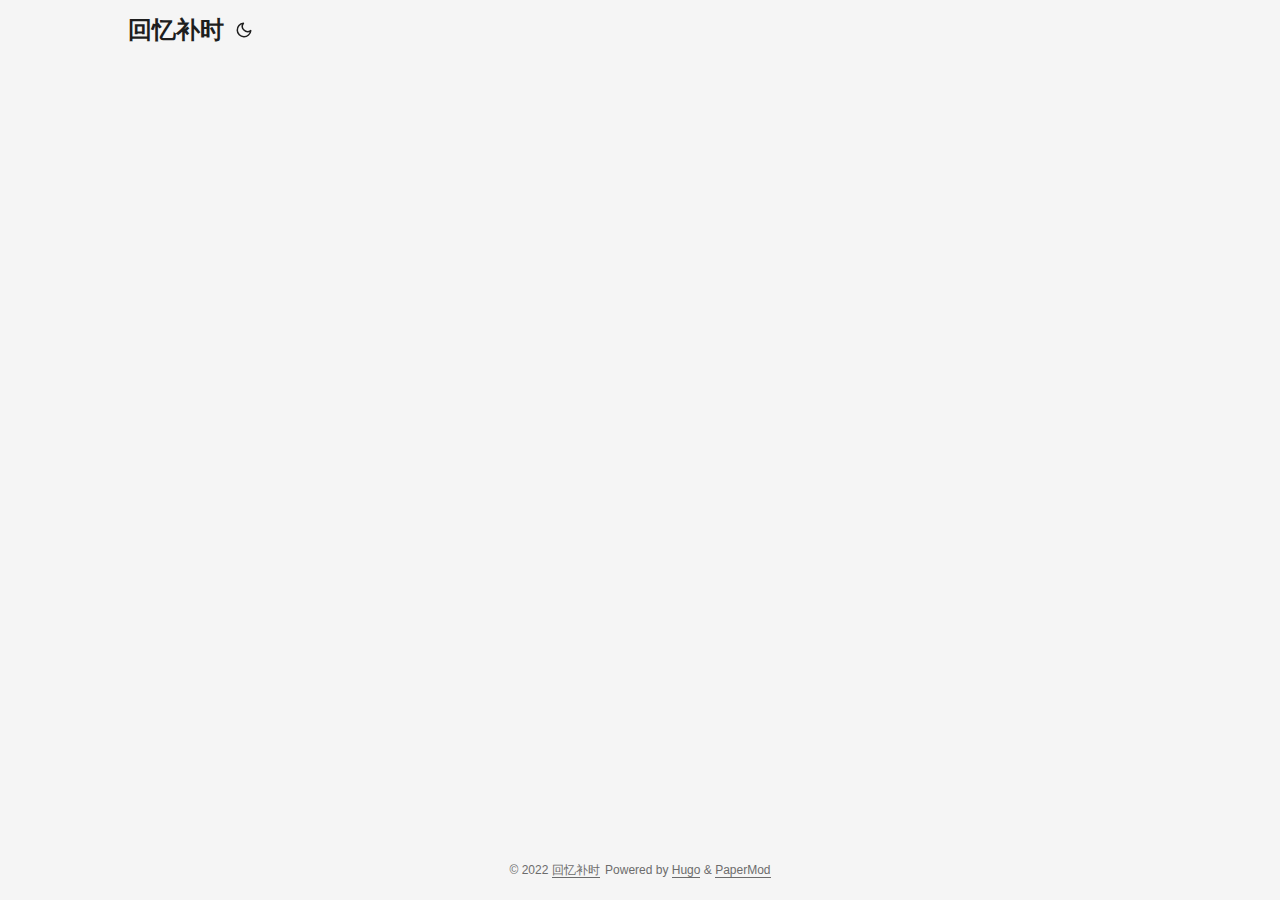
==== index.html @ f714922c "deploy: 6a2bf55e134b02f06734dc068b73ae6699f27c01" ====
<!doctype html><html lang=en dir=auto>
<head><meta charset=utf-8>
<meta http-equiv=x-ua-compatible content="IE=edge">
<meta name=viewport content="width=device-width,initial-scale=1,shrink-to-fit=no">
<meta name=robots content="index, follow">
<title>回忆补时</title>
<meta name=description content>
<meta name=author content>
<link rel=canonical href=https://retrospection.github.io/>
<link crossorigin=anonymous href=/assets/css/stylesheet.min.70376098b81df19e0beeb644de1a3c2949686d102e32310043d1faa4cfb8dc1a.css integrity="sha256-cDdgmLgd8Z4L7rZE3ho8KUlobRAuMjEAQ9H6pM+43Bo=" rel="preload stylesheet" as=style>
<link rel=icon href=https://retrospection.github.io/favicon.ico>
<link rel=icon type=image/png sizes=16x16 href=https://retrospection.github.io/favicon-16x16.png>
<link rel=icon type=image/png sizes=32x32 href=https://retrospection.github.io/favicon-32x32.png>
<link rel=apple-touch-icon href=https://retrospection.github.io/apple-touch-icon.png>
<link rel=mask-icon href=https://retrospection.github.io/safari-pinned-tab.svg>
<meta name=theme-color content="#2e2e33">
<meta name=msapplication-TileColor content="#2e2e33">
<meta name=generator content="Hugo 0.92.0">
<link rel=alternate type=application/rss+xml href=https://retrospection.github.io/index.xml>
<noscript>
<style>#theme-toggle,.top-link{display:none}</style>
<style>@media(prefers-color-scheme:dark){:root{--theme:rgb(29, 30, 32);--entry:rgb(46, 46, 51);--primary:rgb(218, 218, 219);--secondary:rgb(155, 156, 157);--tertiary:rgb(65, 66, 68);--content:rgb(196, 196, 197);--hljs-bg:rgb(46, 46, 51);--code-bg:rgb(55, 56, 62);--border:rgb(51, 51, 51)}.list{background:var(--theme)}.list:not(.dark)::-webkit-scrollbar-track{background:0 0}.list:not(.dark)::-webkit-scrollbar-thumb{border-color:var(--theme)}}</style>
</noscript><meta property="og:title" content="回忆补时">
<meta property="og:description" content>
<meta property="og:type" content="website">
<meta property="og:url" content="https://retrospection.github.io/">
<meta name=twitter:card content="summary">
<meta name=twitter:title content="回忆补时">
<meta name=twitter:description content>
<script type=application/ld+json>{"@context":"https://schema.org","@type":"Organization","name":"回忆补时","url":"https://retrospection.github.io","description":"","thumbnailUrl":"https://retrospection.github.io/favicon.ico","sameAs":[]}</script>
</head>
<body class=list id=top>
<script>localStorage.getItem("pref-theme")==="dark"?document.body.classList.add('dark'):localStorage.getItem("pref-theme")==="light"?document.body.classList.remove('dark'):window.matchMedia('(prefers-color-scheme: dark)').matches&&document.body.classList.add('dark')</script>
<header class=header>
<nav class=nav>
<div class=logo>
<a href=https://retrospection.github.io accesskey=h title="回忆补时 (Alt + H)">回忆补时</a>
<span class=logo-switches>
<button id=theme-toggle accesskey=t title="(Alt + T)"><svg id="moon" xmlns="http://www.w3.org/2000/svg" width="24" height="24" viewBox="0 0 24 24" fill="none" stroke="currentcolor" stroke-width="2" stroke-linecap="round" stroke-linejoin="round"><path d="M21 12.79A9 9 0 1111.21 3 7 7 0 0021 12.79z"/></svg><svg id="sun" xmlns="http://www.w3.org/2000/svg" width="24" height="24" viewBox="0 0 24 24" fill="none" stroke="currentcolor" stroke-width="2" stroke-linecap="round" stroke-linejoin="round"><circle cx="12" cy="12" r="5"/><line x1="12" y1="1" x2="12" y2="3"/><line x1="12" y1="21" x2="12" y2="23"/><line x1="4.22" y1="4.22" x2="5.64" y2="5.64"/><line x1="18.36" y1="18.36" x2="19.78" y2="19.78"/><line x1="1" y1="12" x2="3" y2="12"/><line x1="21" y1="12" x2="23" y2="12"/><line x1="4.22" y1="19.78" x2="5.64" y2="18.36"/><line x1="18.36" y1="5.64" x2="19.78" y2="4.22"/></svg>
</button>
</span>
</div>
<ul id=menu>
</ul>
</nav>
</header>
<main class=main>
</main>
<footer class=footer>
<span>&copy; 2022 <a href=https://retrospection.github.io>回忆补时</a></span>
<span>
Powered by
<a href=https://gohugo.io/ rel="noopener noreferrer" target=_blank>Hugo</a> &
        <a href=https://git.io/hugopapermod rel=noopener target=_blank>PaperMod</a>
</span>
</footer>
<a href=#top aria-label="go to top" title="Go to Top (Alt + G)" class=top-link id=top-link accesskey=g><svg xmlns="http://www.w3.org/2000/svg" viewBox="0 0 12 6" fill="currentcolor"><path d="M12 6H0l6-6z"/></svg>
</a>
<script>let menu=document.getElementById('menu');menu&&(menu.scrollLeft=localStorage.getItem("menu-scroll-position"),menu.onscroll=function(){localStorage.setItem("menu-scroll-position",menu.scrollLeft)}),document.querySelectorAll('a[href^="#"]').forEach(a=>{a.addEventListener("click",function(b){b.preventDefault();var a=this.getAttribute("href").substr(1);window.matchMedia('(prefers-reduced-motion: reduce)').matches?document.querySelector(`[id='${decodeURIComponent(a)}']`).scrollIntoView():document.querySelector(`[id='${decodeURIComponent(a)}']`).scrollIntoView({behavior:"smooth"}),a==="top"?history.replaceState(null,null," "):history.pushState(null,null,`#${a}`)})})</script>
<script>var mybutton=document.getElementById("top-link");window.onscroll=function(){document.body.scrollTop>800||document.documentElement.scrollTop>800?(mybutton.style.visibility="visible",mybutton.style.opacity="1"):(mybutton.style.visibility="hidden",mybutton.style.opacity="0")}</script>
<script>document.getElementById("theme-toggle").addEventListener("click",()=>{document.body.className.includes("dark")?(document.body.classList.remove('dark'),localStorage.setItem("pref-theme",'light')):(document.body.classList.add('dark'),localStorage.setItem("pref-theme",'dark'))})</script>
</body>
</html>
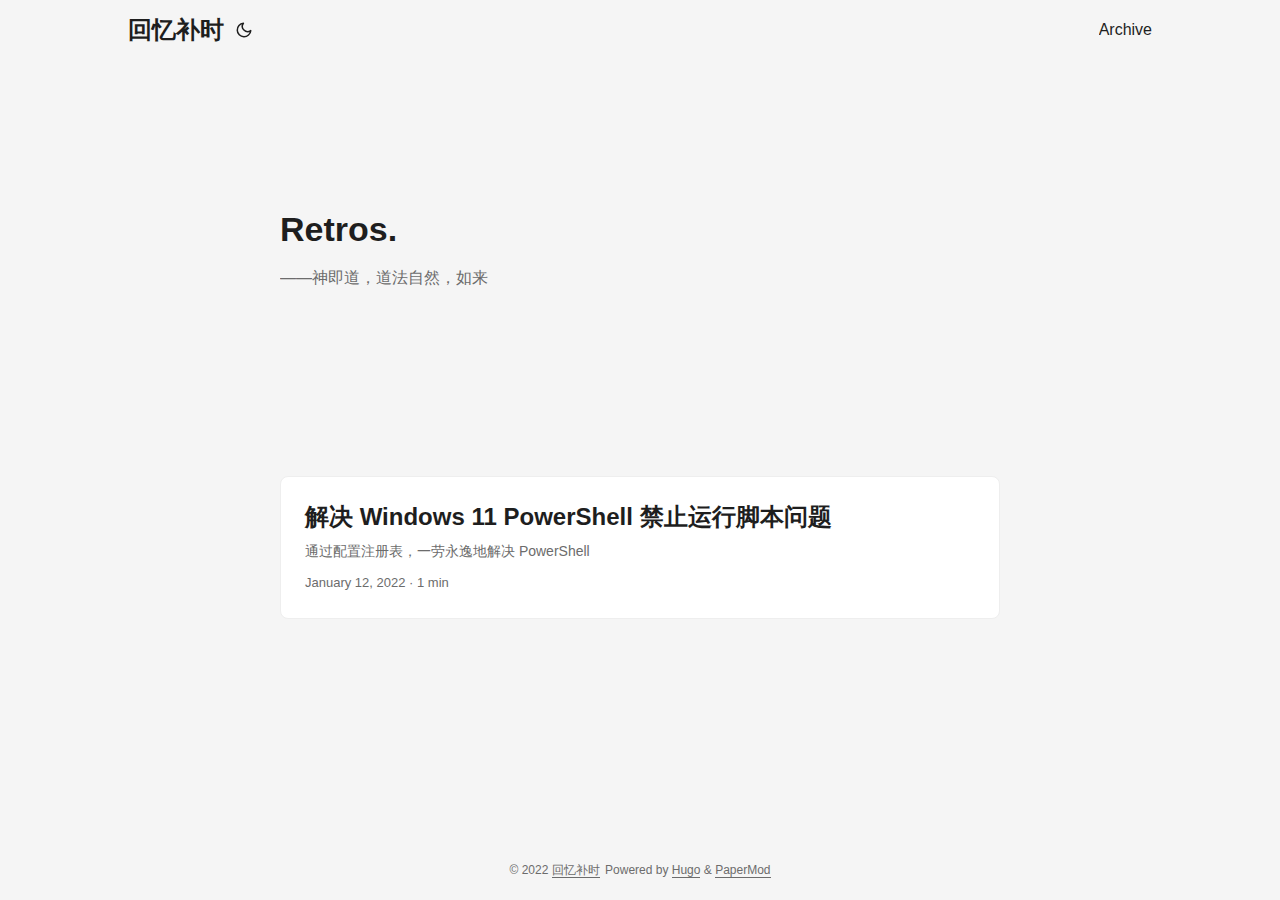
==== commit 0eb6135e: "deploy: 8ccdf99a5b5cba30cd9b796a243c26a84a77e365" ====
--- a/index.html
+++ b/index.html
@@ -1,63 +1,229 @@
-<!doctype html><html lang=en dir=auto>
-<head><meta charset=utf-8>
-<meta http-equiv=x-ua-compatible content="IE=edge">
-<meta name=viewport content="width=device-width,initial-scale=1,shrink-to-fit=no">
-<meta name=robots content="index, follow">
+<!DOCTYPE html>
+<html lang="en" dir="auto">
+
+<head><meta charset="utf-8">
+<meta http-equiv="X-UA-Compatible" content="IE=edge">
+<meta name="viewport" content="width=device-width, initial-scale=1, shrink-to-fit=no">
+<meta name="robots" content="index, follow">
 <title>回忆补时</title>
-<meta name=description content>
-<meta name=author content>
-<link rel=canonical href=https://retrospection.github.io/>
-<link crossorigin=anonymous href=/assets/css/stylesheet.min.70376098b81df19e0beeb644de1a3c2949686d102e32310043d1faa4cfb8dc1a.css integrity="sha256-cDdgmLgd8Z4L7rZE3ho8KUlobRAuMjEAQ9H6pM+43Bo=" rel="preload stylesheet" as=style>
-<link rel=icon href=https://retrospection.github.io/favicon.ico>
-<link rel=icon type=image/png sizes=16x16 href=https://retrospection.github.io/favicon-16x16.png>
-<link rel=icon type=image/png sizes=32x32 href=https://retrospection.github.io/favicon-32x32.png>
-<link rel=apple-touch-icon href=https://retrospection.github.io/apple-touch-icon.png>
-<link rel=mask-icon href=https://retrospection.github.io/safari-pinned-tab.svg>
-<meta name=theme-color content="#2e2e33">
-<meta name=msapplication-TileColor content="#2e2e33">
-<meta name=generator content="Hugo 0.92.0">
-<link rel=alternate type=application/rss+xml href=https://retrospection.github.io/index.xml>
+
+<meta name="description" content="">
+<meta name="author" content="">
+<link rel="canonical" href="/" />
+<link crossorigin="anonymous" href="/assets/css/stylesheet.min.502c80ee6d7b983cf2ffcc726988eab173abcad439327f3f7e8fc9c75b88c4c5.css" integrity="sha256-UCyA7m17mDzy/8xyaYjqsXOrytQ5Mn8/fo/Jx1uIxMU=" rel="preload stylesheet" as="style">
+<link rel="icon" href="/favicon.ico">
+<link rel="icon" type="image/png" sizes="16x16" href="/favicon-16x16.png">
+<link rel="icon" type="image/png" sizes="32x32" href="/favicon-32x32.png">
+<link rel="apple-touch-icon" href="/apple-touch-icon.png">
+<link rel="mask-icon" href="/safari-pinned-tab.svg">
+<meta name="theme-color" content="#2e2e33">
+<meta name="msapplication-TileColor" content="#2e2e33">
+<meta name="generator" content="Hugo 0.92.0" />
+<link rel="alternate" type="application/rss+xml" href="/index.xml">
 <noscript>
-<style>#theme-toggle,.top-link{display:none}</style>
-<style>@media(prefers-color-scheme:dark){:root{--theme:rgb(29, 30, 32);--entry:rgb(46, 46, 51);--primary:rgb(218, 218, 219);--secondary:rgb(155, 156, 157);--tertiary:rgb(65, 66, 68);--content:rgb(196, 196, 197);--hljs-bg:rgb(46, 46, 51);--code-bg:rgb(55, 56, 62);--border:rgb(51, 51, 51)}.list{background:var(--theme)}.list:not(.dark)::-webkit-scrollbar-track{background:0 0}.list:not(.dark)::-webkit-scrollbar-thumb{border-color:var(--theme)}}</style>
-</noscript><meta property="og:title" content="回忆补时">
-<meta property="og:description" content>
-<meta property="og:type" content="website">
-<meta property="og:url" content="https://retrospection.github.io/">
-<meta name=twitter:card content="summary">
-<meta name=twitter:title content="回忆补时">
-<meta name=twitter:description content>
-<script type=application/ld+json>{"@context":"https://schema.org","@type":"Organization","name":"回忆补时","url":"https://retrospection.github.io","description":"","thumbnailUrl":"https://retrospection.github.io/favicon.ico","sameAs":[]}</script>
+    <style>
+        #theme-toggle,
+        .top-link {
+            display: none;
+        }
+
+    </style>
+    <style>
+        @media (prefers-color-scheme: dark) {
+            :root {
+                --theme: rgb(29, 30, 32);
+                --entry: rgb(46, 46, 51);
+                --primary: rgb(218, 218, 219);
+                --secondary: rgb(155, 156, 157);
+                --tertiary: rgb(65, 66, 68);
+                --content: rgb(196, 196, 197);
+                --hljs-bg: rgb(46, 46, 51);
+                --code-bg: rgb(55, 56, 62);
+                --border: rgb(51, 51, 51);
+            }
+
+            .list {
+                background: var(--theme);
+            }
+
+            .list:not(.dark)::-webkit-scrollbar-track {
+                background: 0 0;
+            }
+
+            .list:not(.dark)::-webkit-scrollbar-thumb {
+                border-color: var(--theme);
+            }
+        }
+
+    </style>
+</noscript><meta property="og:title" content="回忆补时" />
+<meta property="og:description" content="" />
+<meta property="og:type" content="website" />
+<meta property="og:url" content="/" />
+
+<meta name="twitter:card" content="summary"/>
+<meta name="twitter:title" content="回忆补时"/>
+<meta name="twitter:description" content=""/>
+
+<script type="application/ld+json">
+{
+  "@context": "https://schema.org",
+  "@type": "Organization",
+  "name": "回忆补时",
+  "url": "/",
+  "description": "",
+  "thumbnailUrl": "/favicon.ico",
+  "sameAs": [
+      
+  ]
+}
+</script>
 </head>
-<body class=list id=top>
-<script>localStorage.getItem("pref-theme")==="dark"?document.body.classList.add('dark'):localStorage.getItem("pref-theme")==="light"?document.body.classList.remove('dark'):window.matchMedia('(prefers-color-scheme: dark)').matches&&document.body.classList.add('dark')</script>
-<header class=header>
-<nav class=nav>
-<div class=logo>
-<a href=https://retrospection.github.io accesskey=h title="回忆补时 (Alt + H)">回忆补时</a>
-<span class=logo-switches>
-<button id=theme-toggle accesskey=t title="(Alt + T)"><svg id="moon" xmlns="http://www.w3.org/2000/svg" width="24" height="24" viewBox="0 0 24 24" fill="none" stroke="currentcolor" stroke-width="2" stroke-linecap="round" stroke-linejoin="round"><path d="M21 12.79A9 9 0 1111.21 3 7 7 0 0021 12.79z"/></svg><svg id="sun" xmlns="http://www.w3.org/2000/svg" width="24" height="24" viewBox="0 0 24 24" fill="none" stroke="currentcolor" stroke-width="2" stroke-linecap="round" stroke-linejoin="round"><circle cx="12" cy="12" r="5"/><line x1="12" y1="1" x2="12" y2="3"/><line x1="12" y1="21" x2="12" y2="23"/><line x1="4.22" y1="4.22" x2="5.64" y2="5.64"/><line x1="18.36" y1="18.36" x2="19.78" y2="19.78"/><line x1="1" y1="12" x2="3" y2="12"/><line x1="21" y1="12" x2="23" y2="12"/><line x1="4.22" y1="19.78" x2="5.64" y2="18.36"/><line x1="18.36" y1="5.64" x2="19.78" y2="4.22"/></svg>
-</button>
-</span>
+
+<body class="list" id="top">
+<script>
+    if (localStorage.getItem("pref-theme") === "dark") {
+        document.body.classList.add('dark');
+    } else if (localStorage.getItem("pref-theme") === "light") {
+        document.body.classList.remove('dark')
+    } else if (window.matchMedia('(prefers-color-scheme: dark)').matches) {
+        document.body.classList.add('dark');
+    }
+
+</script>
+
+<header class="header">
+    <nav class="nav">
+        <div class="logo">
+            <a href="/" accesskey="h" title="回忆补时 (Alt + H)">回忆补时</a>
+            <span class="logo-switches">
+                <button id="theme-toggle" accesskey="t" title="(Alt + T)">
+                    <svg id="moon" xmlns="http://www.w3.org/2000/svg" width="24" height="24" viewBox="0 0 24 24"
+                        fill="none" stroke="currentColor" stroke-width="2" stroke-linecap="round"
+                        stroke-linejoin="round">
+                        <path d="M21 12.79A9 9 0 1 1 11.21 3 7 7 0 0 0 21 12.79z"></path>
+                    </svg>
+                    <svg id="sun" xmlns="http://www.w3.org/2000/svg" width="24" height="24" viewBox="0 0 24 24"
+                        fill="none" stroke="currentColor" stroke-width="2" stroke-linecap="round"
+                        stroke-linejoin="round">
+                        <circle cx="12" cy="12" r="5"></circle>
+                        <line x1="12" y1="1" x2="12" y2="3"></line>
+                        <line x1="12" y1="21" x2="12" y2="23"></line>
+                        <line x1="4.22" y1="4.22" x2="5.64" y2="5.64"></line>
+                        <line x1="18.36" y1="18.36" x2="19.78" y2="19.78"></line>
+                        <line x1="1" y1="12" x2="3" y2="12"></line>
+                        <line x1="21" y1="12" x2="23" y2="12"></line>
+                        <line x1="4.22" y1="19.78" x2="5.64" y2="18.36"></line>
+                        <line x1="18.36" y1="5.64" x2="19.78" y2="4.22"></line>
+                    </svg>
+                </button>
+            </span>
+        </div>
+        <ul id="menu">
+            <li>
+                <a href="/archives" title="Archive">
+                    <span>Archive</span>
+                </a>
+            </li>
+        </ul>
+    </nav>
+</header>
+<main class="main"> 
+<article class="first-entry home-info">
+    <header class="entry-header">
+        <h1>Retros.</h1>
+    </header>
+    <section class="entry-content">
+        <p>——神即道，道法自然，如来</p>
+    </section>
+    <footer class="entry-footer">
+        <div class="social-icons">
 </div>
-<ul id=menu>
-</ul>
-</nav>
-</header>
-<main class=main>
-</main>
-<footer class=footer>
-<span>&copy; 2022 <a href=https://retrospection.github.io>回忆补时</a></span>
-<span>
-Powered by
-<a href=https://gohugo.io/ rel="noopener noreferrer" target=_blank>Hugo</a> &
-        <a href=https://git.io/hugopapermod rel=noopener target=_blank>PaperMod</a>
-</span>
+
+    </footer>
+</article>
+
+<article class="post-entry"> 
+  <header class="entry-header">
+    <h2>解决 Windows 11 PowerShell 禁止运行脚本问题
+    </h2>
+  </header>
+  <section class="entry-content">
+    <p>通过配置注册表，一劳永逸地解决 PowerShell</p>
+  </section>
+  <footer class="entry-footer"><span title='2022-01-12 23:01:07 +0800 +0800'>January 12, 2022</span>&nbsp;·&nbsp;1 min</footer>
+  <a class="entry-link" aria-label="post link to 解决 Windows 11 PowerShell 禁止运行脚本问题" href="/posts/windows-set-execution-policy/"></a>
+</article>
+    </main>
+    
+<footer class="footer">
+    <span>&copy; 2022 <a href="/">回忆补时</a></span>
+    <span>
+        Powered by
+        <a href="https://gohugo.io/" rel="noopener noreferrer" target="_blank">Hugo</a> &
+        <a href="https://git.io/hugopapermod" rel="noopener" target="_blank">PaperMod</a>
+    </span>
 </footer>
-<a href=#top aria-label="go to top" title="Go to Top (Alt + G)" class=top-link id=top-link accesskey=g><svg xmlns="http://www.w3.org/2000/svg" viewBox="0 0 12 6" fill="currentcolor"><path d="M12 6H0l6-6z"/></svg>
+<a href="#top" aria-label="go to top" title="Go to Top (Alt + G)" class="top-link" id="top-link" accesskey="g">
+    <svg xmlns="http://www.w3.org/2000/svg" viewBox="0 0 12 6" fill="currentColor">
+        <path d="M12 6H0l6-6z" />
+    </svg>
 </a>
-<script>let menu=document.getElementById('menu');menu&&(menu.scrollLeft=localStorage.getItem("menu-scroll-position"),menu.onscroll=function(){localStorage.setItem("menu-scroll-position",menu.scrollLeft)}),document.querySelectorAll('a[href^="#"]').forEach(a=>{a.addEventListener("click",function(b){b.preventDefault();var a=this.getAttribute("href").substr(1);window.matchMedia('(prefers-reduced-motion: reduce)').matches?document.querySelector(`[id='${decodeURIComponent(a)}']`).scrollIntoView():document.querySelector(`[id='${decodeURIComponent(a)}']`).scrollIntoView({behavior:"smooth"}),a==="top"?history.replaceState(null,null," "):history.pushState(null,null,`#${a}`)})})</script>
-<script>var mybutton=document.getElementById("top-link");window.onscroll=function(){document.body.scrollTop>800||document.documentElement.scrollTop>800?(mybutton.style.visibility="visible",mybutton.style.opacity="1"):(mybutton.style.visibility="hidden",mybutton.style.opacity="0")}</script>
-<script>document.getElementById("theme-toggle").addEventListener("click",()=>{document.body.className.includes("dark")?(document.body.classList.remove('dark'),localStorage.setItem("pref-theme",'light')):(document.body.classList.add('dark'),localStorage.setItem("pref-theme",'dark'))})</script>
+
+<script>
+    let menu = document.getElementById('menu')
+    if (menu) {
+        menu.scrollLeft = localStorage.getItem("menu-scroll-position");
+        menu.onscroll = function () {
+            localStorage.setItem("menu-scroll-position", menu.scrollLeft);
+        }
+    }
+
+    document.querySelectorAll('a[href^="#"]').forEach(anchor => {
+        anchor.addEventListener("click", function (e) {
+            e.preventDefault();
+            var id = this.getAttribute("href").substr(1);
+            if (!window.matchMedia('(prefers-reduced-motion: reduce)').matches) {
+                document.querySelector(`[id='${decodeURIComponent(id)}']`).scrollIntoView({
+                    behavior: "smooth"
+                });
+            } else {
+                document.querySelector(`[id='${decodeURIComponent(id)}']`).scrollIntoView();
+            }
+            if (id === "top") {
+                history.replaceState(null, null, " ");
+            } else {
+                history.pushState(null, null, `#${id}`);
+            }
+        });
+    });
+
+</script>
+<script>
+    var mybutton = document.getElementById("top-link");
+    window.onscroll = function () {
+        if (document.body.scrollTop > 800 || document.documentElement.scrollTop > 800) {
+            mybutton.style.visibility = "visible";
+            mybutton.style.opacity = "1";
+        } else {
+            mybutton.style.visibility = "hidden";
+            mybutton.style.opacity = "0";
+        }
+    };
+
+</script>
+<script>
+    document.getElementById("theme-toggle").addEventListener("click", () => {
+        if (document.body.className.includes("dark")) {
+            document.body.classList.remove('dark');
+            localStorage.setItem("pref-theme", 'light');
+        } else {
+            document.body.classList.add('dark');
+            localStorage.setItem("pref-theme", 'dark');
+        }
+    })
+
+</script>
 </body>
-</html>+
+</html>
--- a/assets/css/stylesheet.min.502c80ee6d7b983cf2ffcc726988eab173abcad439327f3f7e8fc9c75b88c4c5.css
+++ b/assets/css/stylesheet.min.502c80ee6d7b983cf2ffcc726988eab173abcad439327f3f7e8fc9c75b88c4c5.css
@@ -0,0 +1 @@
+:root{--gap:24px;--content-gap:20px;--nav-width:1024px;--main-width:720px;--header-height:60px;--footer-height:60px;--radius:8px;--theme:rgb(255, 255, 255);--entry:rgb(255, 255, 255);--primary:rgb(30, 30, 30);--secondary:rgb(108, 108, 108);--tertiary:rgb(214, 214, 214);--content:rgb(31, 31, 31);--hljs-bg:rgb(28, 29, 33);--code-bg:rgb(245, 245, 245);--border:rgb(238, 238, 238)}.dark{--theme:rgb(29, 30, 32);--entry:rgb(46, 46, 51);--primary:rgb(218, 218, 219);--secondary:rgb(155, 156, 157);--tertiary:rgb(65, 66, 68);--content:rgb(196, 196, 197);--hljs-bg:rgb(46, 46, 51);--code-bg:rgb(55, 56, 62);--border:rgb(51, 51, 51)}.list{background:var(--code-bg)}.dark.list{background:var(--theme)}*,::after,::before{box-sizing:border-box}html{-webkit-tap-highlight-color:transparent;overflow-y:scroll}a,button,body,h1,h2,h3,h4,h5,h6{color:var(--primary)}body{font-family:source sans pro,microsoft yahei,sans-serif;font-size:18px;line-height:1.8;word-break:break-word;background:var(--theme);font-weight:300}article,aside,figcaption,figure,footer,header,hgroup,main,nav,section,table{display:block}h1,h2,h3,h4,h5,h6{line-height:1.2}h1,h2,h3,h4,h5,h6,p{margin-top:0;margin-bottom:0}ul{padding:0}a{text-decoration:none}body,figure,ul{margin:0}table{width:100%;border-collapse:collapse;border-spacing:0;overflow-x:auto;word-break:keep-all}button,input,textarea{padding:0;font:inherit;background:0 0;border:0}input,textarea{outline:0}button,input[type=button],input[type=submit]{cursor:pointer}input:-webkit-autofill,textarea:-webkit-autofill{box-shadow:0 0 0 50px var(--theme)inset}img{display:block;max-width:100%}::-webkit-scrollbar-track{background:0 0}.list:not(.dark)::-webkit-scrollbar-track{background:var(--code-bg)}::-webkit-scrollbar-thumb{background:var(--tertiary);border:5px solid var(--theme);border-radius:var(--radius)}.list:not(.dark)::-webkit-scrollbar-thumb{border:5px solid var(--code-bg)}::-webkit-scrollbar-thumb:hover{background:var(--secondary)}.page-header,.post-header{margin:24px auto var(--content-gap)}.post-title{margin-bottom:2px;font-size:28px}.post-description{margin-top:10px;margin-bottom:5px}.post-meta,.breadcrumbs{color:var(--secondary);font-size:14px;display:flex;flex-wrap:wrap}.post-meta .i18n_list li{display:inline-flex;list-style:none;margin:auto 3px;box-shadow:0 1px 0 var(--secondary)}.breadcrumbs a{font-size:16px}.post-content{font-size:16px;margin-top:32px;color:var(--content)}.post-content h3,.post-content h4,.post-content h5,.post-content h6{margin:24px 0 16px}.post-content h1{margin:40px auto 32px;font-size:28px}.post-content h2{margin:32px auto 24px;font-size:24px}.post-content h3{font-size:20px}.post-content h4{font-size:16px}.post-content h5{font-size:14px}.post-content h6{font-size:12px}.post-content a,.toc a:hover{box-shadow:0 1px}.post-content a code{margin:auto 0;border-radius:0;box-shadow:0 -1px 0 var(--primary)inset}.post-content del{text-decoration:none;background:linear-gradient(to right,var(--primary) 100%,transparent 0)0/1px 1px repeat-x}.post-content dl,.post-content ol,.post-content p,.post-content figure,.post-content ul{margin-bottom:8px}.post-content ol,.post-content ul{padding-inline-start:20px}.post-content li{margin-top:5px}.post-content li p{margin-bottom:0}.post-content dl{display:flex;flex-wrap:wrap;margin:0}.post-content dt{width:25%;font-weight:700}.post-content dd{width:75%;margin-inline-start:0;padding-inline-start:10px}.post-content dd~dd,.post-content dt~dt{margin-top:10px}.post-content table{margin-bottom:32px}.post-content table th,.post-content table:not(.highlighttable,.highlight table,.gist .highlight) td{min-width:80px;padding:12px 8px;line-height:1.5;border-bottom:1px solid var(--border)}.post-content table th{font-size:14px;text-align:start}.post-content table:not(.highlighttable) td code:only-child{margin:auto 0}.post-content .highlight table{border-radius:var(--radius)}.post-content .highlight:not(table),.post-content pre{margin:10px auto;background:var(--hljs-bg)!important;border-radius:var(--radius)}.post-content li>.highlight{margin-inline-end:0}.post-content ul pre{margin-inline-start:calc(var(--gap) * -2)}.post-content .highlight pre{margin:0}.post-content .highlighttable{table-layout:fixed}.post-content .highlighttable td:first-child{width:40px}.post-content .highlighttable td .linenodiv{padding-inline-end:0!important}.post-content .highlighttable td .highlight,.post-content .highlighttable td .linenodiv pre{margin-bottom:0}.post-content .highlighttable td .highlight pre code::-webkit-scrollbar{display:none}.post-content code{margin:auto 4px;padding:2px 6px;font-size:.78em;line-height:1.5;background:var(--code-bg);border-radius:2px}.post-content pre code{display:block;margin:auto 0;padding:10px;color:#d5d5d6;background:0 0;border-radius:0;overflow-x:auto;word-break:break-all}.post-content blockquote{margin:20px 0;padding:0 14px;border-inline-start:3px solid var(--primary)}.post-content hr{margin:30px 0;height:2px;background:var(--tertiary);border-top:0;border-bottom:0}.post-content iframe{max-width:100%}.post-content img{border-radius:4px;margin:1rem 0}.post-content img[src*="#center"]{margin:1rem auto}.post-content figure.align-center{text-align:center}.post-content figure>figcaption{color:var(--primary);font-size:16px;font-weight:700;margin:8px 0 16px}.post-content figure>figcaption>p{color:var(--secondary);font-size:14px;font-weight:400}.toc{margin:0 2px 40px;border:1px solid var(--border);background:var(--code-bg);border-radius:var(--radius);padding:.4em}.dark .toc{background:var(--entry)}.toc details summary{cursor:zoom-in;margin-inline-start:20px}.toc details[open] summary{cursor:zoom-out}.toc .details{display:inline;font-weight:500}.toc .inner{margin:0 20px;padding:10px 20px}.toc li ul{margin-inline-start:var(--gap)}.toc summary:focus{outline:0}.post-footer{margin-top:56px}.post-tags li{display:inline-block;margin-inline-end:3px;margin-bottom:5px}.post-tags a,.share-buttons,.paginav{border-radius:var(--radius);background:var(--code-bg);border:1px solid var(--border)}.post-tags a{display:block;padding-inline-start:14px;padding-inline-end:14px;color:var(--secondary);font-size:14px;line-height:34px;background:var(--code-bg)}.post-tags a:hover,.paginav a:hover{background:var(--border)}.share-buttons{margin:14px 0;padding-inline-start:var(--radius);display:flex;justify-content:center;overflow-x:auto}.share-buttons a{margin-top:10px}.share-buttons a:not(:last-of-type){margin-inline-end:12px}.share-buttons a svg{height:30px;width:30px;fill:currentColor;transition:transform .1s}.share-buttons svg:active{transform:scale(.96)}h1:hover .anchor,h2:hover .anchor,h3:hover .anchor,h4:hover .anchor,h5:hover .anchor,h6:hover .anchor{display:inline-flex;color:var(--secondary);margin-inline-start:8px;font-weight:500;user-select:none}.post-content :not(table) ::-webkit-scrollbar-thumb{border:2px solid var(--hljs-bg);background:#717175}.post-content :not(table) ::-webkit-scrollbar-thumb:hover{background:#a3a3a5}.gist table::-webkit-scrollbar-thumb{border:2px solid #fff;background:#adadad}.gist table::-webkit-scrollbar-thumb:hover{background:#707070}.post-content table::-webkit-scrollbar-thumb{border-width:2px}.paginav{margin:10px 0;display:flex;line-height:30px;border-radius:var(--radius)}.paginav a{padding-inline-start:14px;padding-inline-end:14px;border-radius:var(--radius)}.paginav .title{letter-spacing:1px;text-transform:uppercase;font-size:small;color:var(--secondary)}.paginav .prev,.paginav .next{width:50%}.paginav span:hover:not(.title){box-shadow:0 1px}.paginav .next{margin-inline-start:auto;text-align:right}[dir=rtl] .paginav .next{text-align:left}.not-found{position:absolute;left:0;right:0;display:flex;align-items:center;justify-content:center;height:80%;font-size:160px;font-weight:700}.archive-posts{width:100%;font-size:16px}.archive-year{margin-top:40px}.archive-year:not(:last-of-type){border-bottom:2px solid var(--border)}.archive-month{display:flex;align-items:flex-start;padding:10px 0}.archive-month-header{margin:25px 0;width:200px}.archive-month:not(:last-of-type){border-bottom:1px solid var(--border)}.archive-entry{position:relative;padding:5px;margin:10px 0}.archive-entry-title{margin:5px 0;font-weight:400}.archive-count,.archive-meta{color:var(--secondary);font-size:14px}.footer,.top-link{font-size:12px;color:var(--secondary)}.footer{max-width:calc(var(--main-width) + var(--gap) * 2);margin:auto;padding:calc((var(--footer-height) - var(--gap))/2)var(--gap);text-align:center;line-height:24px}.footer span{margin-inline-start:1px;margin-inline-end:1px}.footer span:last-child{white-space:nowrap}.footer a{color:inherit;border-bottom:1px solid var(--secondary)}.footer a:hover{border-bottom:1px solid var(--primary)}.top-link{visibility:hidden;position:fixed;bottom:60px;right:30px;z-index:99;background:var(--tertiary);width:42px;height:42px;padding:12px;border-radius:64px;transition:visibility .5s,opacity .8s linear}.top-link,.top-link svg{filter:drop-shadow(0 0 0 var(--theme))}.footer a:hover,.top-link:hover{color:var(--primary)}.top-link:focus,#theme-toggle:focus{outline:0}.nav{display:flex;flex-wrap:wrap;justify-content:space-between;max-width:calc(var(--nav-width) + var(--gap) * 2);margin-inline-start:auto;margin-inline-end:auto;line-height:var(--header-height)}.nav a{display:block}.logo,#menu{display:flex;margin:auto var(--gap)}.logo{flex-wrap:inherit}.logo a{font-size:24px;font-weight:700}.logo a img{display:inline;vertical-align:middle;pointer-events:none;transform:translate(0,-10%);border-radius:6px;margin-inline-end:8px}#theme-toggle svg{height:18px}button#theme-toggle{font-size:26px;margin:auto 4px}body.dark #moon{vertical-align:middle;display:none}body:not(.dark) #sun{display:none}#menu{list-style:none;word-break:keep-all;overflow-x:auto;white-space:nowrap}#menu li+li{margin-inline-start:var(--gap)}#menu a{font-size:16px}#menu .active{font-weight:500;border-bottom:2px solid}.lang-switch li,.lang-switch ul,.logo-switches{display:inline-flex;margin:auto 4px}.lang-switch{display:flex;flex-wrap:inherit}.lang-switch a{margin:auto 3px;font-size:16px;font-weight:500}.logo-switches{flex-wrap:inherit}.main{position:relative;min-height:calc(100vh - var(--header-height) - var(--footer-height));max-width:calc(var(--main-width) + var(--gap) * 2);margin:auto;padding:var(--gap)}.page-header h1{font-size:40px}.pagination{display:flex}.pagination a{color:var(--theme);font-size:13px;line-height:36px;background:var(--primary);border-radius:calc(36px/2);padding:0 16px}.pagination .next{margin-inline-start:auto}.social-icons{padding:12px 0}.social-icons a:not(:last-of-type){margin-inline-end:12px}.social-icons a svg{height:26px;width:26px}code{direction:ltr}div.highlight,pre{position:relative}.copy-code{display:none;position:absolute;top:4px;right:4px;color:rgba(255,255,255,.8);background:rgba(78,78,78,.8);border-radius:var(--radius);padding:0 5px;font-size:14px;user-select:none}div.highlight:hover .copy-code,pre:hover .copy-code{display:block}.first-entry{position:relative;display:flex;flex-direction:column;justify-content:center;min-height:320px;margin:var(--gap)0 calc(var(--gap) * 2)}.first-entry .entry-header{overflow:hidden;display:-webkit-box;-webkit-box-orient:vertical;-webkit-line-clamp:3}.first-entry .entry-header h1{font-size:34px;line-height:1.3}.first-entry .entry-content{margin:14px 0;font-size:16px;-webkit-line-clamp:3}.first-entry .entry-footer{font-size:14px}.home-info .entry-content{-webkit-line-clamp:unset}.post-entry{position:relative;margin-bottom:var(--gap);padding:var(--gap);background:var(--entry);border-radius:var(--radius);transition:transform .1s;border:1px solid var(--border)}.post-entry:active{transform:scale(.96)}.tag-entry .entry-cover{display:none}.entry-header h2{font-size:24px;line-height:1.3}.entry-content{margin:8px 0;color:var(--secondary);font-size:14px;line-height:1.6;overflow:hidden;display:-webkit-box;-webkit-box-orient:vertical;-webkit-line-clamp:2}.entry-footer{color:var(--secondary);font-size:13px}.entry-link{position:absolute;left:0;right:0;top:0;bottom:0}.entry-cover,.entry-isdraft{font-size:14px;color:var(--secondary)}.entry-cover{margin-bottom:var(--gap);text-align:center}.entry-cover img{border-radius:var(--radius);pointer-events:none;width:100%;height:auto}.entry-cover a{color:var(--secondary);box-shadow:0 1px 0 var(--primary)}.buttons,.main .profile{display:flex;justify-content:center}.main .profile{align-items:center;min-height:calc(100vh - var(--header-height) - var(--footer-height) - (var(--gap) * 2));text-align:center}.profile .profile_inner h1{padding:12px 0}.profile img{display:inline-table;border-radius:50%;pointer-events:none}.buttons{flex-wrap:wrap;max-width:400px;margin:0 auto}.button{background:var(--tertiary);border-radius:var(--radius);margin:8px;padding:6px;transition:transform .1s}.button-inner{padding:0 8px}.button:active{transform:scale(.96)}#searchbox input{padding:4px 10px;width:100%;color:var(--primary);font-weight:700;border:2px solid var(--tertiary);border-radius:var(--radius)}#searchbox input:focus{border-color:var(--secondary)}#searchResults li{list-style:none;border-radius:var(--radius);padding:10px;margin:10px 0;position:relative;font-weight:500}#searchResults{margin:10px 0;width:100%}#searchResults li:active{transition:transform .1s;transform:scale(.98)}#searchResults a{position:absolute;width:100%;height:100%;top:0;left:0;outline:none}#searchResults .focus{transform:scale(.98);border:2px solid var(--tertiary)}.terms-tags li{display:inline-block;margin:10px;font-weight:500}.terms-tags a{display:block;padding:3px 10px;background:var(--tertiary);border-radius:6px;transition:transform .1s}.terms-tags a:active{background:var(--tertiary);transform:scale(.96)}.hljs-comment,.hljs-quote{color:#b6b18b}.hljs-deletion,.hljs-name,.hljs-regexp,.hljs-selector-class,.hljs-selector-id,.hljs-tag,.hljs-template-variable,.hljs-variable{color:#eb3c54}.hljs-built_in,.hljs-builtin-name,.hljs-link,.hljs-literal,.hljs-meta,.hljs-number,.hljs-params,.hljs-type{color:#e7ce56}.hljs-attribute{color:#ee7c2b}.hljs-addition,.hljs-bullet,.hljs-string,.hljs-symbol{color:#4fb4d7}.hljs-section,.hljs-title{color:#78bb65}.hljs-keyword,.hljs-selector-tag{color:#b45ea4}.hljs{display:block;overflow-x:auto;background:#1c1d21;color:#c0c5ce;padding:.5em}.hljs-emphasis{font-style:italic}.hljs-strong{font-weight:700}@media screen and (max-width:768px){:root{--gap:14px}.profile img{transform:scale(.85)}.first-entry{min-height:260px}.archive-month{flex-direction:column}.archive-year{margin-top:20px}.footer{padding:calc((var(--footer-height) - var(--gap) - 10px)/2)var(--gap)}}@media screen and (min-width:768px){::-webkit-scrollbar{width:19px;height:11px}}@media screen and (max-width:900px){.list .top-link{transform:translateY(-5rem)}}@media(prefers-reduced-motion){.terms-tags a:active,.button:active,.share-buttons svg:active,.post-entry:active,.top-link,#searchResults .focus,#searchResults li:active{transform:none}}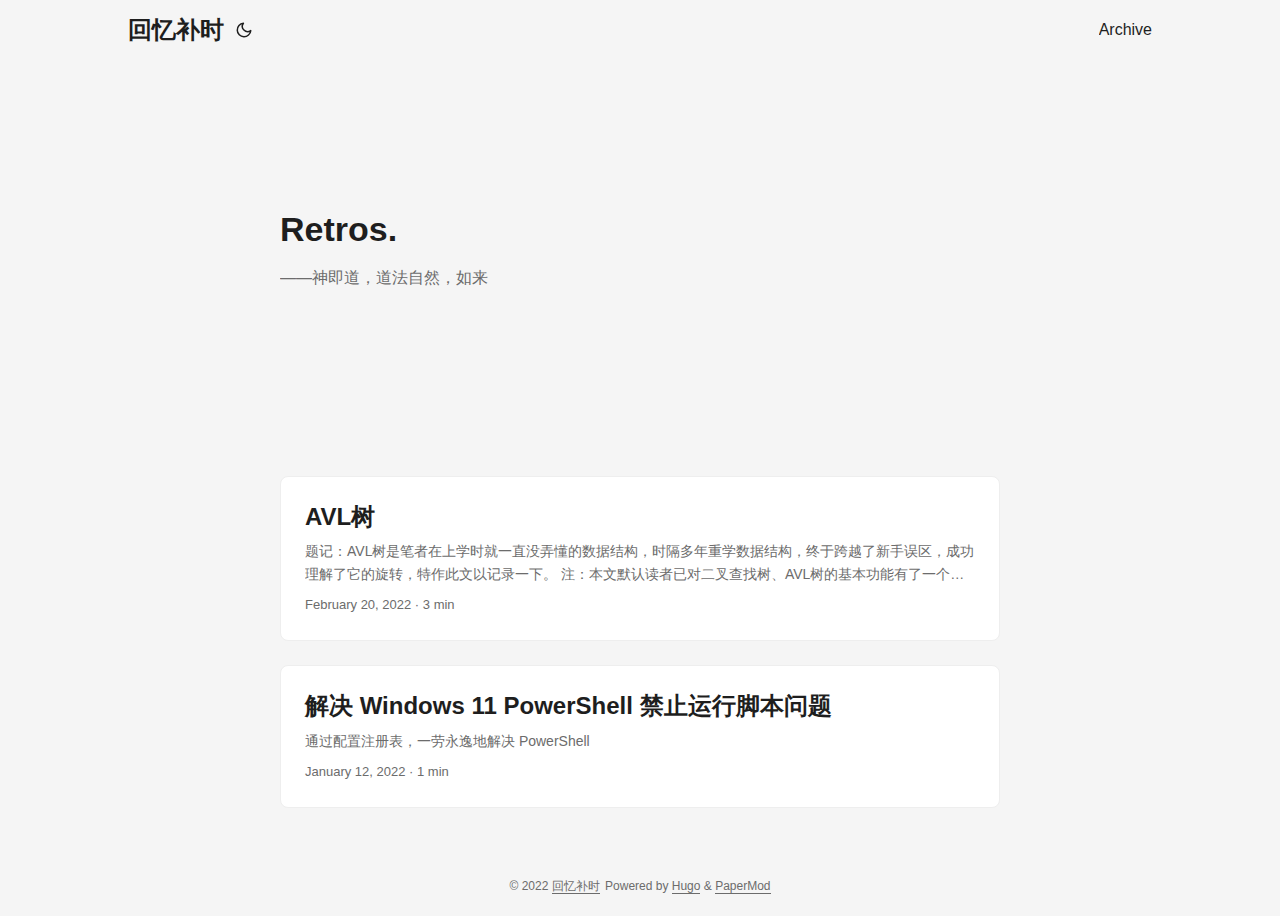
==== commit 97a3cbf2: "deploy: c18f53b5ecb648733a7a512508229ffdfe5d8200" ====
--- a/index.html
+++ b/index.html
@@ -18,7 +18,7 @@
 <link rel="mask-icon" href="/safari-pinned-tab.svg">
 <meta name="theme-color" content="#2e2e33">
 <meta name="msapplication-TileColor" content="#2e2e33">
-<meta name="generator" content="Hugo 0.92.0" />
+<meta name="generator" content="Hugo 0.92.2" />
 <link rel="alternate" type="application/rss+xml" href="/index.xml">
 <noscript>
     <style>
@@ -145,6 +145,37 @@
 
 <article class="post-entry"> 
   <header class="entry-header">
+    <h2>AVL树
+    </h2>
+  </header>
+  <section class="entry-content">
+    <p>题记：AVL树是笔者在上学时就一直没弄懂的数据结构，时隔多年重学数据结构，终于跨越了新手误区，成功理解了它的旋转，特作此文以记录一下。
+ 注：本文默认读者已对二叉查找树、AVL树的基本功能有了一个感性认识，因此不赘述其查询过程，也不分析其查询复杂度，仅就其理解上的难点给出说明。
+ 一、正确理解递归 树是一个典型的递归定义的数据结构，在树上执行的操作很多都是递归进行的，因此要理解树上的操作，我们首先需要正确理解递归。
+笔者在第一次学习递归时，一度试图跟着递归调用一直走到递归终止，然后跟着递归弹栈，以理解全过程。这种策略在理解迭代型程序是可行的，但是理解递归程序切不可这么做。试图跟着递归程序理解其递归全过程，是新手学习递归过程中最容易进入的误区。
+那么应该如何正确理解递归呢？我们可以考虑高中数学里一个常见的递归（递推）结构：数列。当我们描述一个数列时，有时我们可以给定一个数列的通项公式，但更多时候，通项公式并没有数列的递推公式容易得到。所以，也时常有数列是以递推公式&#43;首项的方式进行描述的，这其实就是理解递归的正确方式。
+ 在理解递归时，只需要考虑相邻结构，以及递归终止条件（即相当于数列首项）即可，数学结构保证了其有效性。
+ 二、二叉查找树  二叉查找树是指一棵空树或者具有下列性质的二叉树：
+ 若任意节点的左子树不空，则左子树上所有节点的值均小于它的根节点的值； 若任意节点的右子树不空，则右子树上所有节点的值均大于它的根节点的值； 任意节点的左、右子树也分别为二叉查找树；   上面是二叉查找树的正式的定义，其实一般情况下，只需要记住二叉查找树的左子树的值都小于根，右子树的值都大于根，就已足够。
+二叉查找树的构建是通过一个值一个值插入来构建的，哪怕有一组用来构建二叉查找树的值，二叉查找树也只能通过逐个插入来构建。
+举例：1、4、3、5、6、2、7 这个序列： 但同样的7个数字，如果不是按照上述插入方式插入的话，得到的二叉查找树的结构就会大相径庭。比如一个很容易发现的规律是：序列中第一个插入的元素一定会成为朴素二叉查找树的根节点。
+三、AVL树 由于朴素二叉查找树在极端情况下（即插入序列为有序序列）构建的查找树退化成一个单链表，使得在二叉查找树上进行查询的时间复杂度退化成O(n)。因此，为了保证查询高效，我们必须在插入元素后，对树的结构进行调整，使树尽量「宽」，而非尽量「深」，使得树能够保证平均查询复杂度始终保持在O(logN)数量级。
+为了衡量一棵树是否需要调整，我们需要有一个方式对树的状态进行度量。在AVL树中，我们选择的度量方式是比较子树的高度。
+  路径长度：从根节点到叶子节点经过的节点数量（包含根节点和叶子结点） 树的高度：一棵树的所有路径里最长路径的长度   在AVL树结构中，当一棵树的左子树与右子树的高度差的绝对值超过2时，就需要对树的结构进行调整了，这种调整在一般的文章讨论中成为「旋转」，其实本质就是对树中一些指针的指向进行调整的过程，它和链表插入也没什么本质的区别，都是指针调整而已。
+那么 AVL 树是怎么做的呢？
+首先 AVL 树将需要调整的情况分成了四类：
+ 在左子树的左子树上做插入 在左子树的右子树上做插入 在右子树的左子树上做插入 在右子树的右子树上做插入  其中类型 1、4 镜像对称，类型 2、3 镜像对称。因此我们只需要研究类型 1 和类型 2 即可。
+ 这里额外插一句，从上文对情况分类讨论时的用词「左子树的左子树」「右子树的左子树」等，我们可以很清晰地发现关于 AVL 结构调整的操作是在两层（即子树，以及子树的子树）上去操作的，这一定程度上有别于一些简单的递归操作时仅仅只在一层上去操作，此处需要格外注意去理解。
+  另外，关于如何找到要调整的根节点，这块看看具体的代码实现就清晰了，文字描述反而容易增加理解难度，因此此处不用文字赘述。
+ 1、4两种情况的处理 关于这种调整是如何进行的，也话不多说，看图即可。
+上图描述了如何处理 在左子树的左子树上做插入， 即第一类情况需要做出的调整。 用文字描述的话就是：让根节点成为其左子树的右子树，然后让左子树原来的右子树成为根节点新的左子树。经过调整后，原左子树变成了根节点。...</p>
+  </section>
+  <footer class="entry-footer"><span title='2022-02-20 21:01:08 +0800 +0800'>February 20, 2022</span>&nbsp;·&nbsp;3 min</footer>
+  <a class="entry-link" aria-label="post link to AVL树" href="/posts/avl-tree/"></a>
+</article>
+
+<article class="post-entry"> 
+  <header class="entry-header">
     <h2>解决 Windows 11 PowerShell 禁止运行脚本问题
     </h2>
   </header>
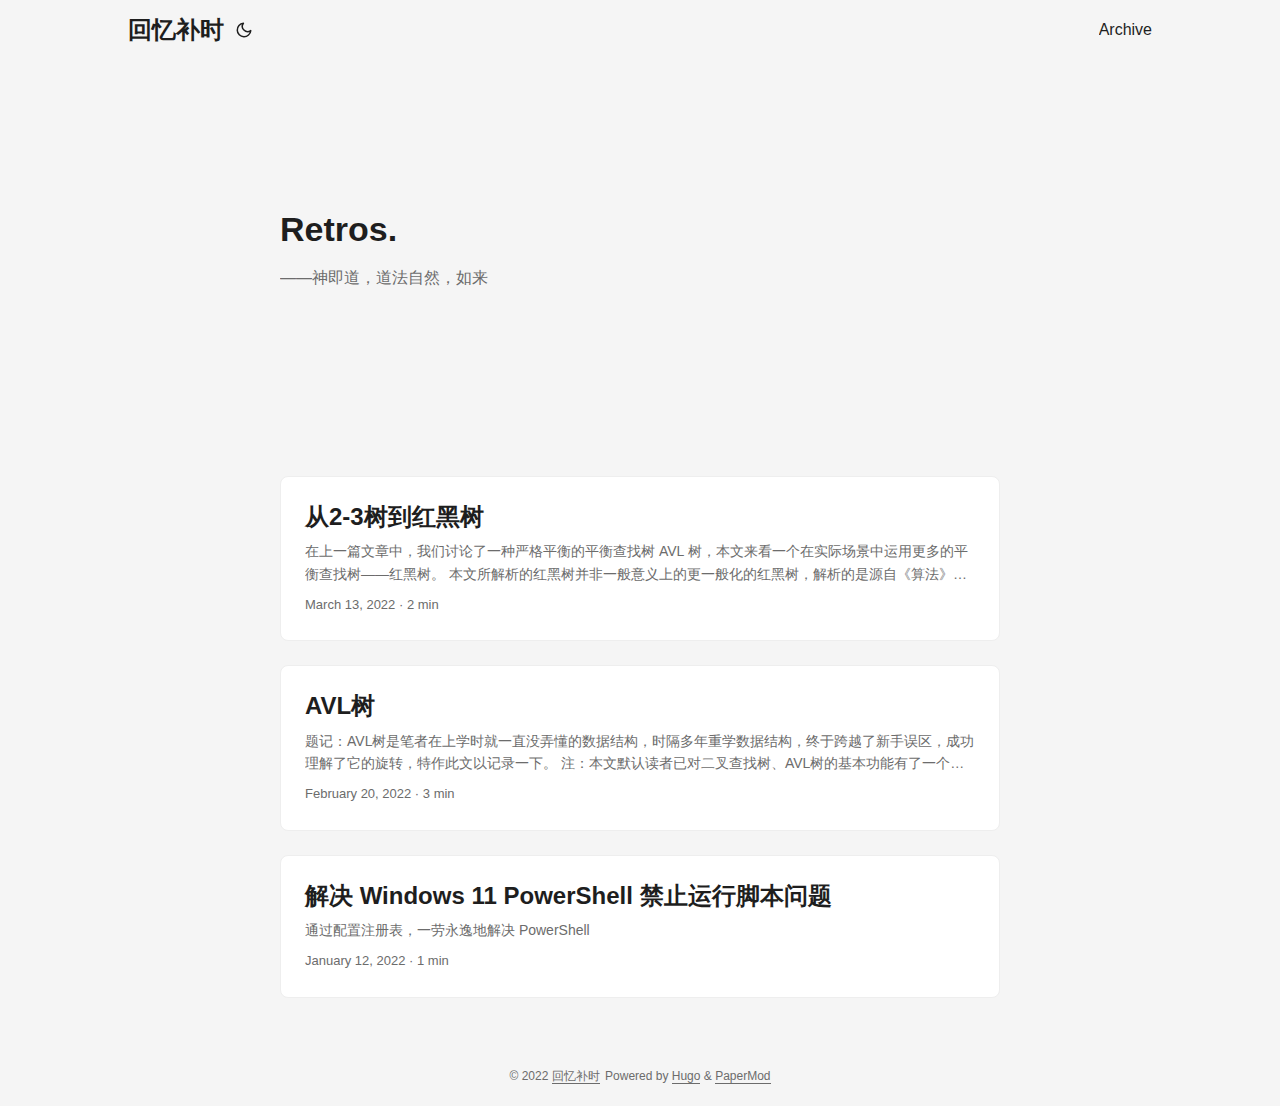
==== commit cb69c02d: "deploy: 9fe09aaac7106d2965c829af27a1c4a6059096f3" ====
--- a/index.html
+++ b/index.html
@@ -18,7 +18,7 @@
 <link rel="mask-icon" href="/safari-pinned-tab.svg">
 <meta name="theme-color" content="#2e2e33">
 <meta name="msapplication-TileColor" content="#2e2e33">
-<meta name="generator" content="Hugo 0.92.2" />
+<meta name="generator" content="Hugo 0.94.2" />
 <link rel="alternate" type="application/rss+xml" href="/index.xml">
 <noscript>
     <style>
@@ -145,6 +145,21 @@
 
 <article class="post-entry"> 
   <header class="entry-header">
+    <h2>从2-3树到红黑树
+    </h2>
+  </header>
+  <section class="entry-content">
+    <p>在上一篇文章中，我们讨论了一种严格平衡的平衡查找树 AVL 树，本文来看一个在实际场景中运用更多的平衡查找树——红黑树。
+本文所解析的红黑树并非一般意义上的更一般化的红黑树，解析的是源自《算法》第四版中由 2-3 树变化而来的左偏红黑树。感兴趣的读者可以在理解了本文所阐释的左偏红黑树后，再去理解更一般的红黑树，相信能够更容易理解。
+2-3树 2-3 树的思想不仅仅有利于帮助我们理解左偏红黑树，也有利于我们去理解 B 树——一种其变种被广泛用于数据库索引领域的更宽的平衡树。 简单来说，2-3 树就是这样一种树：它的节点可能有两个孩子，也可能有三个孩子。对于两个孩子的节点，其左子节点小于根节点的值，右子节点大于根节点的值。这个与普通二叉搜索树一致，很容易理解。对于三个孩子的节点，其实也很容易理解。如果我们将三个孩子节点中包含的两个值分别称为 A 和 B，那么第一孩子的值全部 小于 A，第三孩子的值全部 大于 B，第二孩子的值介于 A 和 B 之间。大概就是如下图所示： 但 2-3 树的构建过程与前面的普通二叉搜索树，以及 AVL 树不同，它是由下至上构建的。具体来说，2-3 树的插入规则可以这么理解：
+ 如果插入的节点是 2 节点，则生成一个新的键，使其变为 3 节点 如果插入的节点是 3 节点，则同样生成一个新的键，使其变为 4 节点，然后再进行调整：  如果这个 4 节点是 2 节点的孩子，那么提取中间的键到父节点，使父节点变成 3 节点 如果这个 4 节点 是 3 节点的孩子，依旧提取中间的键到父节点，使父节点变成 4 节点，递归此过程 如果 4 节点是根节点，则将其分解成两个 2 节点，以及一个 2 节点的根节点    如果想要了解 2-3 树是如何保证全局的有序性与平衡性的，可以参阅 《算法》第四版 P272-273，本文在此就不赘述。...</p>
+  </section>
+  <footer class="entry-footer"><span title='2022-03-13 16:50:00 +0800 +0800'>March 13, 2022</span>&nbsp;·&nbsp;2 min</footer>
+  <a class="entry-link" aria-label="post link to 从2-3树到红黑树" href="/posts/from-two-three-tree-to-rbtree/"></a>
+</article>
+
+<article class="post-entry"> 
+  <header class="entry-header">
     <h2>AVL树
     </h2>
   </header>
